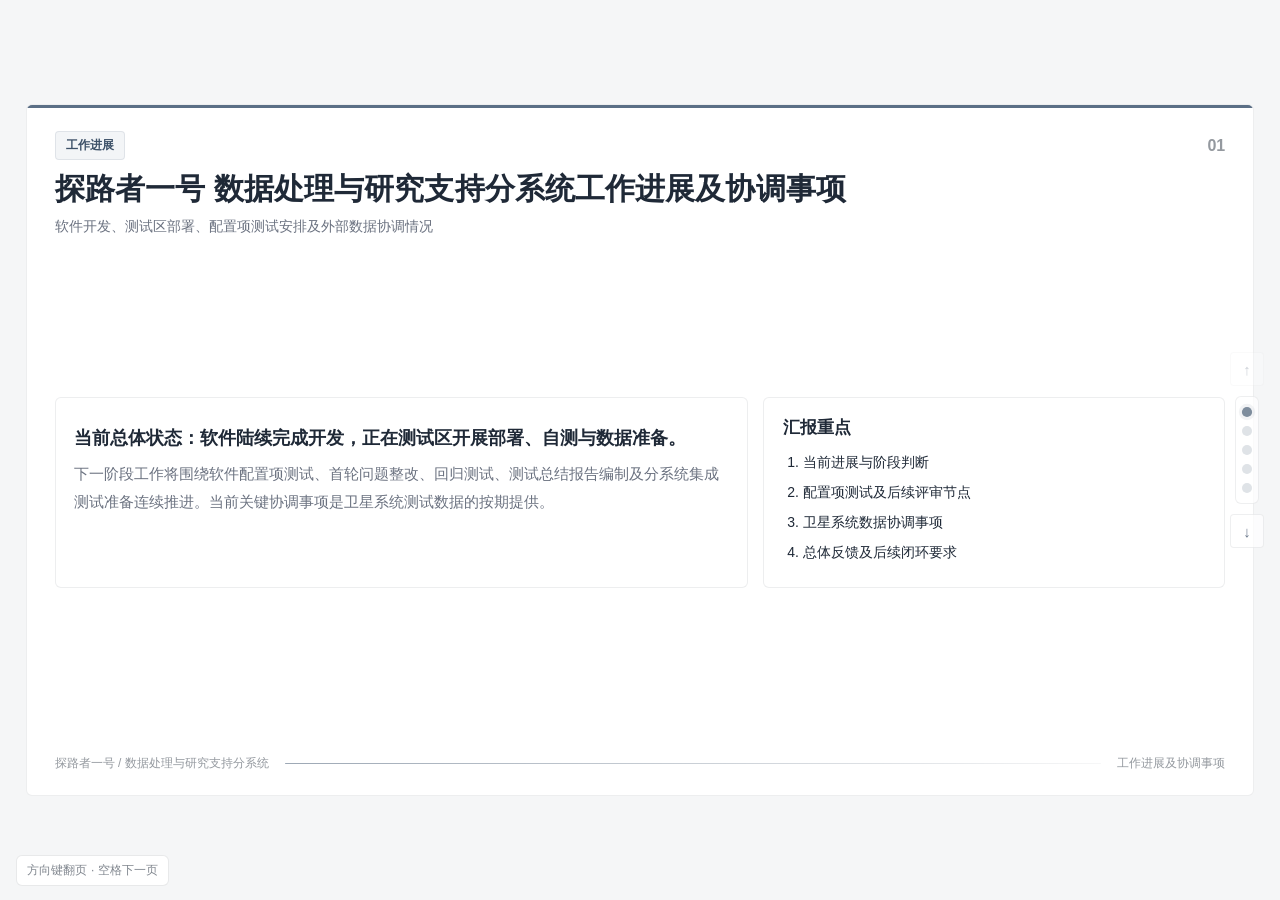
==== presentations/4月27日-探路者一号第3次系统调度会-数据分系统进展/index.html @ c95e20de "提交探路者调度会材料" ====
<!DOCTYPE html>
<html lang="zh-CN">
<head>
  <meta charset="UTF-8" />
  <meta name="viewport" content="width=device-width, initial-scale=1.0, viewport-fit=cover" />
  <title>数据处理与研究支持分系统工作进展及协调事项</title>
  <style>
    :root {
      --bg: #f5f6f7;
      --panel: #ffffff;
      --panel-2: #f7f8f9;
      --text: #1f2937;
      --muted: #6b7280;
      --line: rgba(31, 41, 55, 0.08);
      --blue: #4d6178;
      --green: #6a8d7c;
      --yellow: #b99652;
      --red: #b77474;
      --outer-padding: clamp(12px, 1.6vw, 24px);
      --slide-gap: clamp(10px, 1.2vw, 18px);
      --title-size: clamp(28px, 2.35vw, 38px);
      --subtitle-size: clamp(14px, 1.02vw, 17px);
      --body-size: clamp(14px, 0.94vw, 16px);
      --small-size: clamp(12px, 0.82vw, 14px);
    }

    * { box-sizing: border-box; }
    html, body {
      margin: 0;
      padding: 0;
      width: 100%;
      height: 100%;
      overflow: hidden;
      font-family: "Microsoft YaHei", "PingFang SC", "Noto Sans SC", Arial, sans-serif;
      background: var(--bg);
      color: var(--text);
    }

    body { min-height: 100vh; }

    .deck {
      width: 100vw;
      height: 100vh;
      overflow-y: auto;
      overflow-x: hidden;
      scroll-snap-type: y mandatory;
      scroll-behavior: smooth;
      overscroll-behavior-y: contain;
      -webkit-overflow-scrolling: touch;
    }

    .deck::-webkit-scrollbar { width: 8px; }
    .deck::-webkit-scrollbar-thumb {
      background: rgba(31,41,55,0.18);
      border-radius: 999px;
    }
    .deck::-webkit-scrollbar-track { background: rgba(31,41,55,0.04); }

    .slide {
      min-height: 100vh;
      height: 100vh;
      padding: var(--outer-padding);
      display: flex;
      align-items: center;
      justify-content: center;
      position: relative;
      overflow: hidden;
      scroll-snap-align: start;
      scroll-snap-stop: always;
      background: var(--bg);
    }

    .slide-frame {
      position: relative;
      z-index: 1;
      width: min(96vw, calc(96vh * 16 / 9));
      height: min(96vh, calc(96vw * 9 / 16));
      max-width: 1700px;
      max-height: 956px;
      padding: clamp(24px, 2vw, 40px) clamp(28px, 2.2vw, 52px) clamp(20px, 1.8vw, 34px);
      display: grid;
      grid-template-rows: auto 1fr auto;
      gap: var(--slide-gap);
      border-radius: 6px;
      background: #ffffff;
      border: 1px solid rgba(31,41,55,0.08);
      overflow: hidden;
    }

    .slide-frame::before {
      content: "";
      position: absolute;
      top: 0;
      left: 0;
      right: 0;
      height: 3px;
      background: #5b6f86;
      z-index: 0;
    }

    .header {
      position: relative;
      z-index: 1;
      display: flex;
      justify-content: space-between;
      align-items: flex-start;
      gap: 20px;
      min-height: 0;
    }

    .title-wrap { max-width: 84%; min-width: 0; }

    .title {
      margin: 0;
      font-size: var(--title-size);
      line-height: 1.24;
      font-weight: 700;
      letter-spacing: 0.1px;
      color: #1f2937;
    }

    .subtitle {
      margin-top: 8px;
      color: var(--muted);
      font-size: var(--subtitle-size);
      line-height: 1.68;
    }

    .page-no {
      color: rgba(31,41,55,0.48);
      font-size: clamp(16px, 1.02vw, 18px);
      font-weight: 600;
      padding-top: 6px;
      white-space: nowrap;
    }

    .content {
      position: relative;
      z-index: 1;
      min-height: 0;
      display: flex;
      flex-direction: column;
      gap: clamp(12px, 1.05vw, 18px);
      justify-content: center;
      overflow: hidden;
    }

    .footer {
      position: relative;
      z-index: 1;
      display: flex;
      justify-content: space-between;
      align-items: center;
      gap: 16px;
      padding-top: 8px;
      color: rgba(31,41,55,0.48);
      font-size: var(--small-size);
    }

    .footer .line {
      flex: 1;
      height: 1px;
      background: linear-gradient(90deg, rgba(77,97,120,0.55), rgba(31,41,55,0.04));
      border-radius: 999px;
    }

    .section-label {
      display: inline-flex;
      align-items: center;
      gap: 8px;
      padding: 5px 10px;
      border-radius: 4px;
      font-size: var(--small-size);
      font-weight: 700;
      color: #3d5168;
      background: #f3f5f7;
      border: 1px solid rgba(77,97,120,0.12);
      width: fit-content;
      margin-bottom: 10px;
    }

    .hero {
      display: grid;
      grid-template-columns: 1.35fr 0.9fr;
      gap: clamp(14px, 1.2vw, 22px);
      align-items: stretch;
      min-height: 0;
    }

    .panel {
      background: var(--panel);
      border: 1px solid rgba(31,41,55,0.08);
      border-radius: 6px;
      padding: clamp(16px, 1.35vw, 22px) clamp(18px, 1.45vw, 24px);
      overflow: hidden;
      min-width: 0;
    }

    .big-point {
      font-size: clamp(18px, 1.3vw, 20px);
      line-height: 1.8;
      font-weight: 700;
      margin: 6px 0;
    }

    .lead {
      font-size: clamp(15px, 1vw, 17px);
      line-height: 1.85;
      color: var(--muted);
      margin: 0;
    }

    .grid-2 {
      display: grid;
      grid-template-columns: 1fr 1fr;
      gap: clamp(12px, 1.1vw, 20px);
      min-height: 0;
    }

    .grid-3 {
      display: grid;
      grid-template-columns: repeat(3, 1fr);
      gap: clamp(10px, 0.95vw, 16px);
      min-height: 0;
    }

    .kpi {
      padding: clamp(16px, 1.25vw, 20px);
      border-radius: 6px;
      background: #f7f8f9;
      border: 1px solid rgba(31,41,55,0.06);
      min-width: 0;
    }

    .kpi .num {
      font-size: clamp(28px, 2vw, 36px);
      font-weight: 700;
      margin-bottom: 10px;
      color: #243447;
    }

    .kpi .label {
      font-size: clamp(14px, 0.9vw, 15px);
      color: var(--muted);
      line-height: 1.7;
    }

    .card-title {
      margin: 0 0 10px;
      font-size: clamp(17px, 1.3vw, 20px);
      line-height: 1.45;
      font-weight: 700;
      color: #1f2937;
    }

    .card-subtitle {
      margin: 0 0 10px;
      color: var(--muted);
      font-size: clamp(14px, 0.88vw, 15px);
      line-height: 1.75;
    }

    ul.clean, ol.clean {
      margin: 6px 0 0 0;
      padding-left: 20px;
      line-height: 1.85;
      font-size: var(--body-size);
    }

    ul.clean li, ol.clean li { margin: 4px 0; }

    .table-wrap {
      background: #ffffff;
      border: 1px solid rgba(31,41,55,0.08);
      border-radius: 6px;
      overflow: auto;
      max-height: 100%;
    }

    table {
      width: 100%;
      border-collapse: collapse;
      font-size: clamp(12px, 0.82vw, 14px);
    }

    thead th {
      position: sticky;
      top: 0;
      z-index: 1;
      background: #f0f3f6;
      color: #243447;
      font-weight: 700;
      text-align: left;
      padding: 12px 10px;
      border-bottom: 1px solid rgba(31,41,55,0.08);
      white-space: nowrap;
    }

    tbody td {
      padding: 10px;
      border-bottom: 1px solid rgba(31,41,55,0.06);
      color: #1f2937;
      vertical-align: middle;
      line-height: 1.55;
    }

    tbody tr:nth-child(even) { background: #fafafa; }
    tbody tr:last-child td { border-bottom: none; }

    .badge {
      display: inline-flex;
      align-items: center;
      justify-content: center;
      min-width: 68px;
      padding: 5px 9px;
      border-radius: 4px;
      font-size: var(--small-size);
      font-weight: 700;
      color: #3d5168;
      background: #f3f5f7;
      border: 1px solid rgba(77,97,120,0.12);
      white-space: nowrap;
    }

    .badge.key { color: #7a541a; background: #fbf7ed; border-color: rgba(185,150,82,0.22); }
    .badge.done { color: #406a59; background: #f0f6f3; border-color: rgba(106,141,124,0.18); }
    .badge.review { color: #3d5168; background: #eef2f6; border-color: rgba(77,97,120,0.18); }

    .milestone-list {
      display: grid;
      grid-template-columns: repeat(4, 1fr);
      gap: clamp(10px, 0.9vw, 14px);
    }

    .milestone {
      border-radius: 6px;
      background: #f7f8f9;
      border: 1px solid rgba(31,41,55,0.06);
      padding: clamp(14px, 1.2vw, 18px);
      min-width: 0;
    }

    .milestone .date {
      font-size: clamp(22px, 1.65vw, 28px);
      font-weight: 700;
      color: #243447;
      margin-bottom: 8px;
    }

    .milestone .text {
      font-size: clamp(13px, 0.86vw, 15px);
      line-height: 1.7;
      color: var(--muted);
    }

    .issue-grid {
      display: grid;
      grid-template-columns: 1fr 1fr;
      gap: clamp(12px, 1.2vw, 22px);
    }

    .data-card {
      border-radius: 6px;
      background: #ffffff;
      border: 1px solid rgba(31,41,55,0.08);
      overflow: hidden;
      min-width: 0;
    }

    .data-card .data-head {
      padding: 14px 18px;
      background: #f0f3f6;
      color: #243447;
      font-weight: 700;
      border-bottom: 1px solid rgba(31,41,55,0.08);
    }

    .data-card .data-body { padding: 16px 20px; }

    .highlight-list {
      display: grid;
      gap: 12px;
    }

    .highlight-item {
      padding: 16px 16px;
      border-radius: 6px;
      background: #f8f9fb;
      border: 1px solid rgba(31,41,55,0.06);
      min-width: 0;
    }

    .highlight-item strong {
      display: block;
      font-size: clamp(15px, 0.98vw, 16px);
      margin-bottom: 6px;
      color: #1f2937;
    }

    .highlight-item span {
      color: var(--muted);
      font-size: clamp(14px, 0.88vw, 15px);
      line-height: 1.75;
    }

    .note-box {
      border-radius: 6px;
      padding: clamp(16px, 1.35vw, 20px) clamp(18px, 1.45vw, 22px);
      background: #fbf7ed;
      border: 1px solid rgba(185,150,82,0.22);
      border-left: 4px solid var(--yellow);
      color: #4a3b24;
      line-height: 1.8;
      font-size: var(--body-size);
    }

    .conclusion {
      border-radius: 6px;
      padding: clamp(18px, 1.5vw, 24px);
      background: #ffffff;
      border: 1px solid rgba(31,41,55,0.08);
      border-left: 4px solid var(--green);
    }

    .conclusion h3 {
      margin: 0 0 8px;
      font-size: clamp(20px, 1.5vw, 24px);
      color: #243447;
    }

    .conclusion p {
      margin: 0;
      color: var(--muted);
      line-height: 1.8;
      font-size: clamp(15px, 1vw, 17px);
    }

    .controls {
      position: fixed;
      right: 16px;
      top: 50%;
      transform: translateY(-50%);
      z-index: 30;
      display: flex;
      flex-direction: column;
      gap: 10px;
      align-items: center;
      opacity: 0.72;
    }

    .nav-dots {
      display: flex;
      flex-direction: column;
      gap: 9px;
      padding: 10px 6px;
      border-radius: 6px;
      background: rgba(255,255,255,0.97);
      border: 1px solid rgba(31,41,55,0.10);
    }

    .nav-dot {
      width: 10px;
      height: 10px;
      border-radius: 50%;
      border: none;
      background: rgba(77,97,120,0.25);
      cursor: pointer;
      transition: transform 0.2s ease, background 0.2s ease;
      padding: 0;
    }

    .nav-dot:hover { transform: scale(1.08); }
    .nav-dot.active {
      background: var(--blue);
      box-shadow: 0 0 0 3px rgba(77,97,120,0.10);
      transform: scale(1.02);
    }

    .nav-buttons {
      display: flex;
      flex-direction: column;
      gap: 6px;
    }

    .nav-btn {
      width: 34px;
      height: 34px;
      border-radius: 4px;
      border: 1px solid rgba(31,41,55,0.10);
      background: rgba(255,255,255,0.97);
      color: #31445f;
      cursor: pointer;
      font-size: 15px;
    }

    .nav-btn:hover { background: #f2f5f8; }
    .nav-btn:disabled { opacity: 0.35; cursor: not-allowed; }

    .hint {
      position: fixed;
      left: 16px;
      bottom: 14px;
      z-index: 30;
      padding: 6px 10px;
      border-radius: 6px;
      background: rgba(255,255,255,0.97);
      border: 1px solid rgba(31,41,55,0.10);
      color: rgba(31,41,55,0.56);
      font-size: 12px;
      letter-spacing: 0.1px;
    }

    @media (max-aspect-ratio: 4/3) {
      .slide-frame {
        width: 96vw;
        height: 96vh;
      }
      .hero, .grid-2, .grid-3, .issue-grid { grid-template-columns: 1fr; }
      .milestone-list { grid-template-columns: repeat(2, 1fr); }
      .title-wrap { max-width: 100%; }
      .content { overflow: auto; padding-right: 4px; }
    }

    @media (max-width: 980px) {
      html, body { overflow: auto; }
      .deck {
        width: 100%;
        height: auto;
        overflow-y: visible;
        scroll-snap-type: none;
      }
      .slide {
        height: auto;
        min-height: 100svh;
      }
      .slide-frame {
        width: 100%;
        height: auto;
        min-height: calc(100svh - 2 * var(--outer-padding));
      }
      .title-wrap { max-width: 100%; }
      .hero, .grid-2, .grid-3, .issue-grid, .milestone-list { grid-template-columns: 1fr; }
      .controls, .hint { display: none; }
      .content { overflow: visible; }
    }

    @media print {
      html, body {
        overflow: visible;
        background: white;
      }
      .deck {
        height: auto;
        overflow: visible;
        scroll-snap-type: none;
      }
      .slide {
        height: auto;
        min-height: auto;
        padding: 0;
        page-break-after: always;
      }
      .slide-frame {
        width: 100%;
        height: auto;
        max-width: none;
        max-height: none;
        border-radius: 0;
        box-shadow: none;
      }
      .controls, .hint { display: none; }
    }
  </style>
</head>
<body>
  <div class="controls" aria-label="演示翻页控制">
    <div class="nav-buttons">
      <button class="nav-btn" id="prevBtn" aria-label="上一页">↑</button>
    </div>
    <div class="nav-dots" id="navDots"></div>
    <div class="nav-buttons">
      <button class="nav-btn" id="nextBtn" aria-label="下一页">↓</button>
    </div>
  </div>
  <div class="hint">方向键翻页 · 空格下一页</div>

  <div class="deck" id="deck">
    <section class="slide" data-title="封面">
      <div class="slide-frame">
        <div class="header">
          <div class="title-wrap">
            <div class="section-label">工作进展</div>
            <h1 class="title">探路者一号 数据处理与研究支持分系统工作进展及协调事项</h1>
            <div class="subtitle">软件开发、测试区部署、配置项测试安排及外部数据协调情况</div>
          </div>
          <div class="page-no">01</div>
        </div>
        <div class="content">
          <div class="hero">
            <div class="panel">
              <div class="big-point">当前总体状态：软件陆续完成开发，正在测试区开展部署、自测与数据准备。</div>
              <p class="lead">下一阶段工作将围绕软件配置项测试、首轮问题整改、回归测试、测试总结报告编制及分系统集成测试准备连续推进。当前关键协调事项是卫星系统测试数据的按期提供。</p>
            </div>
            <div class="panel">
              <h3 class="card-title">汇报重点</h3>
              <ol class="clean">
                <li>当前进展与阶段判断</li>
                <li>配置项测试及后续评审节点</li>
                <li>卫星系统数据协调事项</li>
                <li>总体反馈及后续闭环要求</li>
              </ol>
            </div>
          </div>
        </div>
        <div class="footer"><span>探路者一号 / 数据处理与研究支持分系统</span><div class="line"></div><span>工作进展及协调事项</span></div>
      </div>
    </section>

    <section class="slide" data-title="当前进展">
      <div class="slide-frame">
        <div class="header">
          <div class="title-wrap">
            <div class="section-label">一、当前进展</div>
            <h2 class="title">软件开发与测试区部署工作同步推进</h2>
            <div class="subtitle">软件研制已由开发阶段逐步转入测试准备与测试实施阶段，当前重点是保障测试区部署、自测和测试数据准备按节点闭环。</div>
          </div>
          <div class="page-no">02</div>
        </div>
        <div class="content">
          <div class="grid-3">
            <div class="kpi">
              <div class="num">开发完成</div>
              <div class="label">各软件陆续完成开发，形成可部署、可测试的软件版本。</div>
            </div>
            <div class="kpi">
              <div class="num">部署自测</div>
              <div class="label">正在测试区开展软件部署、自测验证和基础数据准备工作。</div>
            </div>
            <div class="kpi">
              <div class="num">测试转段</div>
              <div class="label">后续将进入配置项测试、回归测试及测试总结评审阶段。</div>
            </div>
          </div>

          <div class="panel">
            <h3 class="card-title">阶段判断</h3>
            <p class="lead">总体来看，分系统软件工作已具备由研制交付向配置项测试组织实施转段的基础条件。后续需重点关注测试区环境稳定性、测试数据完整性和测试问题闭环效率，确保配置项测试和集成测试准备工作连续推进。</p>
          </div>
        </div>
        <div class="footer"><span>当前进展</span><div class="line"></div><span>开发、部署、自测与数据准备并行推进</span></div>
      </div>
    </section>

    <section class="slide" data-title="节点计划">
      <div class="slide-frame">
        <div class="header">
          <div class="title-wrap">
            <div class="section-label">二、后续节点安排</div>
            <h2 class="title">配置项测试及评审节点计划</h2>
            <div class="subtitle">围绕“开发完成—测试区部署—配置项测试—回归测试—总结评审—集成测试准备”主线组织推进。</div>
          </div>
          <div class="page-no">03</div>
        </div>
        <div class="content">
          <div class="table-wrap">
            <table>
              <thead>
                <tr>
                  <th style="width:8%">序号</th>
                  <th style="width:16%">计划时间</th>
                  <th style="width:31%">工作节点</th>
                  <th>工作说明</th>
                  <th style="width:12%">类别</th>
                </tr>
              </thead>
              <tbody>
                <tr>
                  <td>1</td>
                  <td><strong>4月28日</strong></td>
                  <td>完成软件开发</td>
                  <td>形成满足测试区部署条件的软件版本，支撑后续自测和配置项测试准备。</td>
                  <td><span class="badge done">开发节点</span></td>
                </tr>
                <tr>
                  <td>2</td>
                  <td><strong>4月30日</strong></td>
                  <td>完成软件在测试区部署、自测与数据准备</td>
                  <td>完成测试区环境部署、基础自测验证和测试输入数据准备。</td>
                  <td><span class="badge key">转段节点</span></td>
                </tr>
                <tr>
                  <td>3</td>
                  <td><strong>5月6日</strong></td>
                  <td>开展软件配置项测试</td>
                  <td>依据测试用例组织配置项测试实施，形成问题记录和整改输入。</td>
                  <td><span class="badge key">测试节点</span></td>
                </tr>
                <tr>
                  <td>4</td>
                  <td><strong>5月9日</strong></td>
                  <td>完成首轮配置项测试</td>
                  <td>完成首轮测试执行，形成首轮测试结果和问题闭环清单。</td>
                  <td><span class="badge key">测试节点</span></td>
                </tr>
                <tr>
                  <td>5</td>
                  <td><strong>5月11日</strong></td>
                  <td>完成回归测试</td>
                  <td>对首轮测试发现问题的整改情况开展回归验证，确认闭环状态。</td>
                  <td><span class="badge key">测试节点</span></td>
                </tr>
                <tr>
                  <td>6</td>
                  <td><strong>5月12日</strong></td>
                  <td>完成配置项测试总结报告文档编制</td>
                  <td>汇总测试过程、测试结果、问题处理情况和遗留事项。</td>
                  <td><span class="badge review">文档节点</span></td>
                </tr>
                <tr>
                  <td>7</td>
                  <td><strong>5月13日</strong></td>
                  <td>开展软件配置项测试总结评审</td>
                  <td>组织配置项测试总结报告评审，确认测试结论和遗留项处理安排。</td>
                  <td><span class="badge review">评审节点</span></td>
                </tr>
                <tr>
                  <td>8</td>
                  <td><strong>5月14日</strong></td>
                  <td>开展分系统集成测试大纲和细则评审</td>
                  <td>完成分系统集成测试组织依据确认，为后续集成测试实施奠定基础。</td>
                  <td><span class="badge review">评审节点</span></td>
                </tr>
              </tbody>
            </table>
          </div>
        </div>
        <div class="footer"><span>节点计划</span><div class="line"></div><span>按配置项测试和集成测试准备两条线推进</span></div>
      </div>
    </section>

    <section class="slide" data-title="待协调事项">
      <div class="slide-frame">
        <div class="header">
          <div class="title-wrap">
            <div class="section-label">三、待协调事项</div>
            <h2 class="title">需协调卫星系统提供测试数据</h2>
            <div class="subtitle">相关数据是后续软件自测、配置项测试和回归测试的重要输入条件，需按总体反馈节点持续跟踪。</div>
          </div>
          <div class="page-no">04</div>
        </div>
        <div class="content">
          <div class="issue-grid">
            <div class="data-card">
              <div class="data-head">A 星需提供数据</div>
              <div class="data-body">
                <ol class="clean">
                  <li>MHI 载荷数据</li>
                  <li>高分辨率大气边界层激光探测仪载荷数据</li>
                  <li>空间天气监测仪载荷数据</li>
                </ol>
              </div>
            </div>
            <div class="data-card">
              <div class="data-head">BCD 星需提供数据</div>
              <div class="data-body">
                <ol class="clean">
                  <li>B 星务工程参数数据</li>
                </ol>
              </div>
            </div>
          </div>

          <div class="note-box">
            总体已反馈：卫星系统计划于 <strong>5月10日前</strong> 提供上述相关数据。后续需进一步明确数据样例、数据覆盖范围、交付方式及格式说明，确保满足配置项测试和回归测试使用要求。
          </div>
        </div>
        <div class="footer"><span>待协调事项</span><div class="line"></div><span>关键外部输入需按节点到位</span></div>
      </div>
    </section>

    <section class="slide" data-title="结论与建议">
      <div class="slide-frame">
        <div class="header">
          <div class="title-wrap">
            <div class="section-label">四、总体判断</div>
            <h2 class="title">后续推进重点</h2>
            <div class="subtitle">在软件测试工作连续推进的同时，需将外部数据提供情况纳入节点跟踪和风险闭环。</div>
          </div>
          <div class="page-no">05</div>
        </div>
        <div class="content">
          <div class="conclusion">
            <h3>总体结论</h3>
            <p>当前软件开发和测试区部署工作正在按计划推进，后续具备开展配置项测试和测试总结评审的组织基础。卫星系统数据提供是影响测试充分性和问题闭环效率的关键外部条件，需持续跟踪 5月10日前的数据交付情况。</p>
          </div>
          <div class="grid-2">
            <div class="panel">
              <h3 class="card-title">近期重点</h3>
              <ol class="clean">
                <li>按 4月30日 节点完成测试区部署、自测与数据准备。</li>
                <li>按 5月6日 节点启动软件配置项测试。</li>
                <li>跟踪首轮测试问题整改，确保 5月11日 完成回归测试。</li>
              </ol>
            </div>
            <div class="panel">
              <h3 class="card-title">协调闭环</h3>
              <ol class="clean">
                <li>持续跟踪 A 星及 BCD 星相关数据提供情况。</li>
                <li>数据到位后及时纳入测试输入，开展补充验证。</li>
                <li>如部分数据仍无法按期提供，应形成遗留项并纳入测试总结报告闭环管理。</li>
              </ol>
            </div>
          </div>
        </div>
        <div class="footer"><span>总体判断</span><div class="line"></div><span>测试推进与数据协调同步闭环</span></div>
      </div>
    </section>
  </div>

  <script>
    (function () {
      const deck = document.getElementById('deck');
      const slides = Array.from(document.querySelectorAll('.slide'));
      const navDots = document.getElementById('navDots');
      const prevBtn = document.getElementById('prevBtn');
      const nextBtn = document.getElementById('nextBtn');
      let currentIndex = 0;
      let isAnimating = false;
      let wheelLock = false;

      slides.forEach((slide, index) => {
        slide.dataset.index = index;
        const dot = document.createElement('button');
        dot.className = 'nav-dot';
        dot.type = 'button';
        dot.title = `${index + 1}. ${slide.dataset.title || '第' + (index + 1) + '页'}`;
        dot.setAttribute('aria-label', dot.title);
        dot.addEventListener('click', () => goTo(index));
        navDots.appendChild(dot);
      });

      const dots = Array.from(navDots.querySelectorAll('.nav-dot'));

      function updateActive(index) {
        currentIndex = index;
        dots.forEach((dot, i) => dot.classList.toggle('active', i === index));
        prevBtn.disabled = index === 0;
        nextBtn.disabled = index === slides.length - 1;
      }

      function goTo(index) {
        if (index < 0 || index >= slides.length) return;
        isAnimating = true;
        slides[index].scrollIntoView({ behavior: 'smooth', block: 'start' });
        updateActive(index);
        clearTimeout(goTo._timer);
        goTo._timer = setTimeout(() => {
          isAnimating = false;
        }, 700);
      }

      function next() {
        if (currentIndex < slides.length - 1) goTo(currentIndex + 1);
      }

      function prev() {
        if (currentIndex > 0) goTo(currentIndex - 1);
      }

      prevBtn.addEventListener('click', prev);
      nextBtn.addEventListener('click', next);

      document.addEventListener('keydown', (event) => {
        const key = event.key;
        if (["ArrowDown", "ArrowRight", "PageDown", " "].includes(key)) {
          event.preventDefault();
          next();
        } else if (["ArrowUp", "ArrowLeft", "PageUp"].includes(key)) {
          event.preventDefault();
          prev();
        } else if (key === 'Home') {
          event.preventDefault();
          goTo(0);
        } else if (key === 'End') {
          event.preventDefault();
          goTo(slides.length - 1);
        }
      }, { passive: false });

      deck.addEventListener('wheel', (event) => {
        if (window.innerWidth <= 980) return;
        if (wheelLock || isAnimating) {
          event.preventDefault();
          return;
        }
        if (Math.abs(event.deltaY) < 18) return;
        event.preventDefault();
        wheelLock = true;
        if (event.deltaY > 0) next();
        else prev();
        setTimeout(() => { wheelLock = false; }, 750);
      }, { passive: false });

      const observer = new IntersectionObserver((entries) => {
        entries.forEach((entry) => {
          if (entry.isIntersecting && entry.intersectionRatio > 0.6) {
            const idx = Number(entry.target.dataset.index);
            updateActive(idx);
          }
        });
      }, {
        root: deck,
        threshold: [0.6, 0.75]
      });

      slides.forEach((slide) => observer.observe(slide));
      updateActive(0);
    })();
  </script>
</body>
</html>
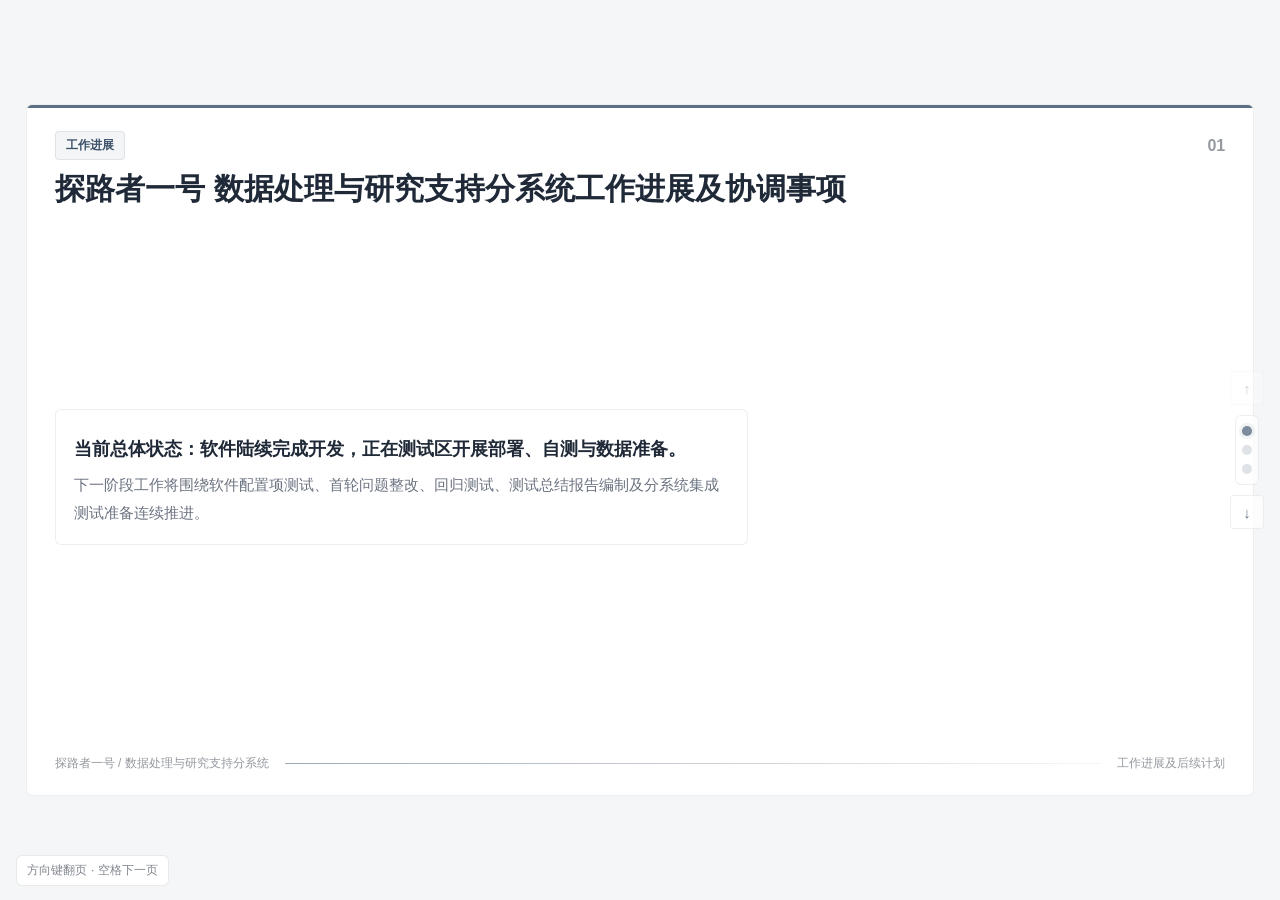
==== commit 83c24957: "修改探路者一号调度会材料" ====
--- a/presentations/4月27日-探路者一号第3次系统调度会-数据分系统进展/index.html
+++ b/presentations/4月27日-探路者一号第3次系统调度会-数据分系统进展/index.html
@@ -3,7 +3,7 @@
 <head>
   <meta charset="UTF-8" />
   <meta name="viewport" content="width=device-width, initial-scale=1.0, viewport-fit=cover" />
-  <title>数据处理与研究支持分系统工作进展及协调事项</title>
+  <title>数据处理与研究支持分系统工作进展及后续计划</title>
   <style>
     :root {
       --bg: #f5f6f7;
@@ -304,6 +304,11 @@
       line-height: 1.55;
     }
 
+    tbody td:first-child,
+thead th:first-child {
+  text-align: center;
+}
+
     tbody tr:nth-child(even) { background: #fafafa; }
     tbody tr:last-child td { border-bottom: none; }
 
@@ -435,6 +440,29 @@
       font-size: clamp(15px, 1vw, 17px);
     }
 
+
+    .important-row {
+      position: relative;
+      background: #fbf7ed !important;
+      box-shadow: inset 4px 0 0 var(--yellow);
+    }
+
+    .important-row td {
+      font-weight: 600;
+    }
+
+    .important-row td:nth-child(2) strong,
+    .important-row td:nth-child(3) {
+      color: #7a541a;
+    }
+
+    .badge.important {
+      color: #7a541a;
+      background: #fbf7ed;
+      border-color: rgba(185,150,82,0.42);
+      box-shadow: 0 0 0 2px rgba(185,150,82,0.08);
+    }
+
     .controls {
       position: fixed;
       right: 16px;
@@ -591,7 +619,6 @@
           <div class="title-wrap">
             <div class="section-label">工作进展</div>
             <h1 class="title">探路者一号 数据处理与研究支持分系统工作进展及协调事项</h1>
-            <div class="subtitle">软件开发、测试区部署、配置项测试安排及外部数据协调情况</div>
           </div>
           <div class="page-no">01</div>
         </div>
@@ -599,55 +626,11 @@
           <div class="hero">
             <div class="panel">
               <div class="big-point">当前总体状态：软件陆续完成开发，正在测试区开展部署、自测与数据准备。</div>
-              <p class="lead">下一阶段工作将围绕软件配置项测试、首轮问题整改、回归测试、测试总结报告编制及分系统集成测试准备连续推进。当前关键协调事项是卫星系统测试数据的按期提供。</p>
-            </div>
-            <div class="panel">
-              <h3 class="card-title">汇报重点</h3>
-              <ol class="clean">
-                <li>当前进展与阶段判断</li>
-                <li>配置项测试及后续评审节点</li>
-                <li>卫星系统数据协调事项</li>
-                <li>总体反馈及后续闭环要求</li>
-              </ol>
+              <p class="lead">下一阶段工作将围绕软件配置项测试、首轮问题整改、回归测试、测试总结报告编制及分系统集成测试准备连续推进。</p>
             </div>
           </div>
         </div>
-        <div class="footer"><span>探路者一号 / 数据处理与研究支持分系统</span><div class="line"></div><span>工作进展及协调事项</span></div>
-      </div>
-    </section>
-
-    <section class="slide" data-title="当前进展">
-      <div class="slide-frame">
-        <div class="header">
-          <div class="title-wrap">
-            <div class="section-label">一、当前进展</div>
-            <h2 class="title">软件开发与测试区部署工作同步推进</h2>
-            <div class="subtitle">软件研制已由开发阶段逐步转入测试准备与测试实施阶段，当前重点是保障测试区部署、自测和测试数据准备按节点闭环。</div>
-          </div>
-          <div class="page-no">02</div>
-        </div>
-        <div class="content">
-          <div class="grid-3">
-            <div class="kpi">
-              <div class="num">开发完成</div>
-              <div class="label">各软件陆续完成开发，形成可部署、可测试的软件版本。</div>
-            </div>
-            <div class="kpi">
-              <div class="num">部署自测</div>
-              <div class="label">正在测试区开展软件部署、自测验证和基础数据准备工作。</div>
-            </div>
-            <div class="kpi">
-              <div class="num">测试转段</div>
-              <div class="label">后续将进入配置项测试、回归测试及测试总结评审阶段。</div>
-            </div>
-          </div>
-
-          <div class="panel">
-            <h3 class="card-title">阶段判断</h3>
-            <p class="lead">总体来看，分系统软件工作已具备由研制交付向配置项测试组织实施转段的基础条件。后续需重点关注测试区环境稳定性、测试数据完整性和测试问题闭环效率，确保配置项测试和集成测试准备工作连续推进。</p>
-          </div>
-        </div>
-        <div class="footer"><span>当前进展</span><div class="line"></div><span>开发、部署、自测与数据准备并行推进</span></div>
+        <div class="footer"><span>探路者一号 / 数据处理与研究支持分系统</span><div class="line"></div><span>工作进展及后续计划</span></div>
       </div>
     </section>
 
@@ -656,8 +639,7 @@
         <div class="header">
           <div class="title-wrap">
             <div class="section-label">二、后续节点安排</div>
-            <h2 class="title">配置项测试及评审节点计划</h2>
-            <div class="subtitle">围绕“开发完成—测试区部署—配置项测试—回归测试—总结评审—集成测试准备”主线组织推进。</div>
+            <h2 class="title">后续计划节点</h2>
           </div>
           <div class="page-no">03</div>
         </div>
@@ -666,11 +648,9 @@
             <table>
               <thead>
                 <tr>
-                  <th style="width:8%">序号</th>
-                  <th style="width:16%">计划时间</th>
-                  <th style="width:31%">工作节点</th>
-                  <th>工作说明</th>
-                  <th style="width:12%">类别</th>
+                  <th style="width:20%">序号</th>
+                  <th style="width:15%">计划时间</th>
+                  <th style="width:55%">工作节点</th>
                 </tr>
               </thead>
               <tbody>
@@ -678,63 +658,47 @@
                   <td>1</td>
                   <td><strong>4月28日</strong></td>
                   <td>完成软件开发</td>
-                  <td>形成满足测试区部署条件的软件版本，支撑后续自测和配置项测试准备。</td>
-                  <td><span class="badge done">开发节点</span></td>
                 </tr>
                 <tr>
                   <td>2</td>
                   <td><strong>4月30日</strong></td>
                   <td>完成软件在测试区部署、自测与数据准备</td>
-                  <td>完成测试区环境部署、基础自测验证和测试输入数据准备。</td>
-                  <td><span class="badge key">转段节点</span></td>
                 </tr>
-                <tr>
+                <tr class="important-row">
                   <td>3</td>
                   <td><strong>5月6日</strong></td>
                   <td>开展软件配置项测试</td>
-                  <td>依据测试用例组织配置项测试实施，形成问题记录和整改输入。</td>
-                  <td><span class="badge key">测试节点</span></td>
                 </tr>
                 <tr>
                   <td>4</td>
                   <td><strong>5月9日</strong></td>
                   <td>完成首轮配置项测试</td>
-                  <td>完成首轮测试执行，形成首轮测试结果和问题闭环清单。</td>
-                  <td><span class="badge key">测试节点</span></td>
                 </tr>
                 <tr>
                   <td>5</td>
                   <td><strong>5月11日</strong></td>
                   <td>完成回归测试</td>
-                  <td>对首轮测试发现问题的整改情况开展回归验证，确认闭环状态。</td>
-                  <td><span class="badge key">测试节点</span></td>
                 </tr>
                 <tr>
                   <td>6</td>
                   <td><strong>5月12日</strong></td>
                   <td>完成配置项测试总结报告文档编制</td>
-                  <td>汇总测试过程、测试结果、问题处理情况和遗留事项。</td>
-                  <td><span class="badge review">文档节点</span></td>
                 </tr>
-                <tr>
+                <tr class="important-row">
                   <td>7</td>
                   <td><strong>5月13日</strong></td>
                   <td>开展软件配置项测试总结评审</td>
-                  <td>组织配置项测试总结报告评审，确认测试结论和遗留项处理安排。</td>
-                  <td><span class="badge review">评审节点</span></td>
                 </tr>
-                <tr>
+                <tr class="important-row">
                   <td>8</td>
                   <td><strong>5月14日</strong></td>
                   <td>开展分系统集成测试大纲和细则评审</td>
-                  <td>完成分系统集成测试组织依据确认，为后续集成测试实施奠定基础。</td>
-                  <td><span class="badge review">评审节点</span></td>
                 </tr>
               </tbody>
             </table>
           </div>
         </div>
-        <div class="footer"><span>节点计划</span><div class="line"></div><span>按配置项测试和集成测试准备两条线推进</span></div>
+        <div class="footer"><span>计划节点</span><div class="line"></div></div>
       </div>
     </section>
 
@@ -744,14 +708,14 @@
           <div class="title-wrap">
             <div class="section-label">三、待协调事项</div>
             <h2 class="title">需协调卫星系统提供测试数据</h2>
-            <div class="subtitle">相关数据是后续软件自测、配置项测试和回归测试的重要输入条件，需按总体反馈节点持续跟踪。</div>
+            <div class="subtitle">相关数据是后续软件自测、配置项测试和回归测试的重要输入条件。</div>
           </div>
           <div class="page-no">04</div>
         </div>
         <div class="content">
           <div class="issue-grid">
             <div class="data-card">
-              <div class="data-head">A 星需提供数据</div>
+              <div class="data-head">A 星数据</div>
               <div class="data-body">
                 <ol class="clean">
                   <li>MHI 载荷数据</li>
@@ -761,7 +725,7 @@
               </div>
             </div>
             <div class="data-card">
-              <div class="data-head">BCD 星需提供数据</div>
+              <div class="data-head">BCD 星数据</div>
               <div class="data-body">
                 <ol class="clean">
                   <li>B 星务工程参数数据</li>
@@ -771,48 +735,10 @@
           </div>
 
           <div class="note-box">
-            总体已反馈：卫星系统计划于 <strong>5月10日前</strong> 提供上述相关数据。后续需进一步明确数据样例、数据覆盖范围、交付方式及格式说明，确保满足配置项测试和回归测试使用要求。
+            总体已反馈：卫星系统计划于 <strong>5月10日前</strong> 提供上述相关数据。
           </div>
         </div>
-        <div class="footer"><span>待协调事项</span><div class="line"></div><span>关键外部输入需按节点到位</span></div>
-      </div>
-    </section>
-
-    <section class="slide" data-title="结论与建议">
-      <div class="slide-frame">
-        <div class="header">
-          <div class="title-wrap">
-            <div class="section-label">四、总体判断</div>
-            <h2 class="title">后续推进重点</h2>
-            <div class="subtitle">在软件测试工作连续推进的同时，需将外部数据提供情况纳入节点跟踪和风险闭环。</div>
-          </div>
-          <div class="page-no">05</div>
-        </div>
-        <div class="content">
-          <div class="conclusion">
-            <h3>总体结论</h3>
-            <p>当前软件开发和测试区部署工作正在按计划推进，后续具备开展配置项测试和测试总结评审的组织基础。卫星系统数据提供是影响测试充分性和问题闭环效率的关键外部条件，需持续跟踪 5月10日前的数据交付情况。</p>
-          </div>
-          <div class="grid-2">
-            <div class="panel">
-              <h3 class="card-title">近期重点</h3>
-              <ol class="clean">
-                <li>按 4月30日 节点完成测试区部署、自测与数据准备。</li>
-                <li>按 5月6日 节点启动软件配置项测试。</li>
-                <li>跟踪首轮测试问题整改，确保 5月11日 完成回归测试。</li>
-              </ol>
-            </div>
-            <div class="panel">
-              <h3 class="card-title">协调闭环</h3>
-              <ol class="clean">
-                <li>持续跟踪 A 星及 BCD 星相关数据提供情况。</li>
-                <li>数据到位后及时纳入测试输入，开展补充验证。</li>
-                <li>如部分数据仍无法按期提供，应形成遗留项并纳入测试总结报告闭环管理。</li>
-              </ol>
-            </div>
-          </div>
-        </div>
-        <div class="footer"><span>总体判断</span><div class="line"></div><span>测试推进与数据协调同步闭环</span></div>
+        <div class="footer"><span>待协调事项</span><div class="line"></div></div>
       </div>
     </section>
   </div>
